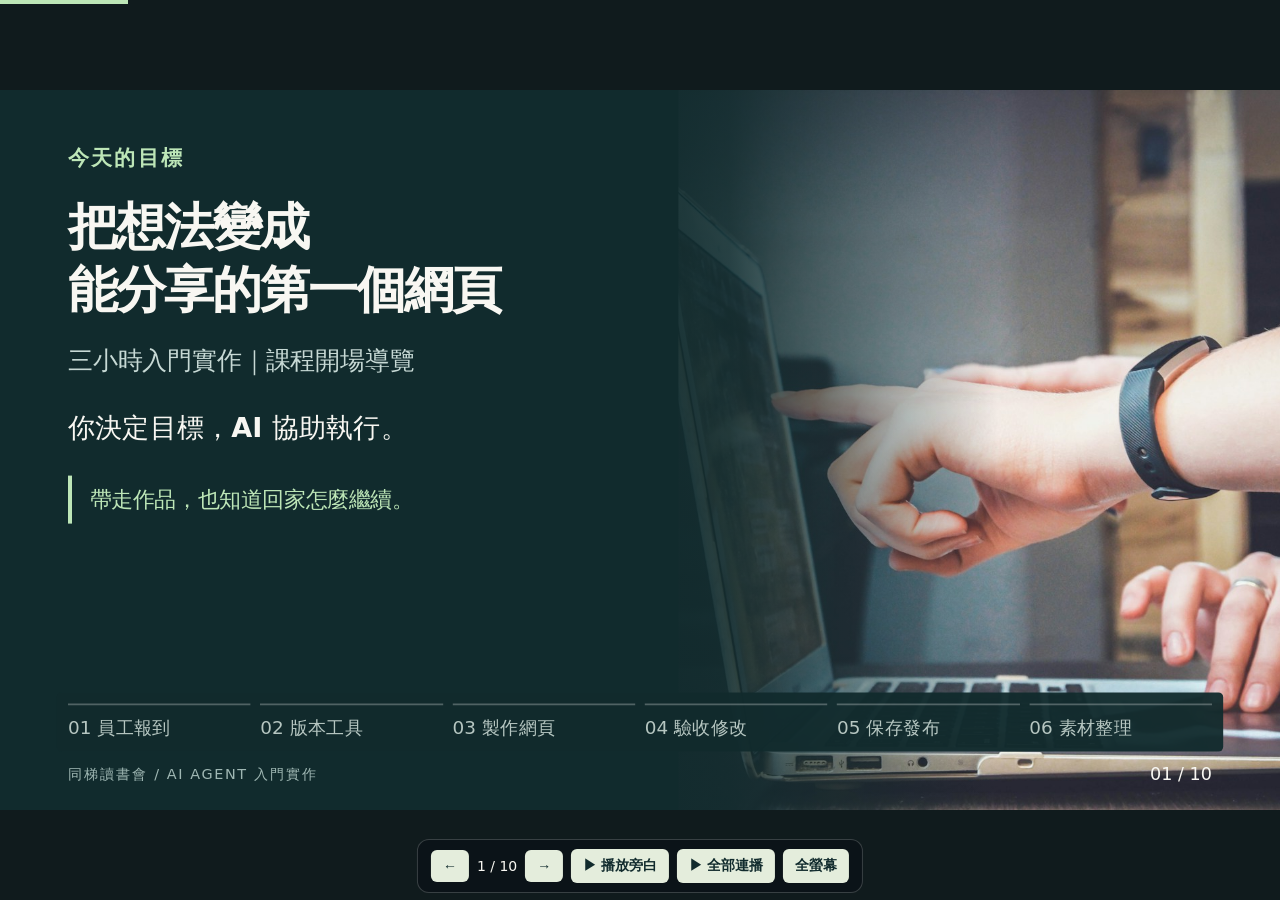
==== photo-slides/index.html @ 14c03b95 "Replace course video with narrated photographic course overview" ====
<!doctype html><html lang="zh-Hant"><meta charset="utf-8"><meta name="viewport" content="width=device-width,initial-scale=1"><title>今天的課程地圖｜AI Agent 入門實作</title><style>*{box-sizing:border-box}html,body{margin:0;width:100%;height:100%;overflow:hidden;background:#101b1d;color:#f8f7f2;font-family:system-ui,sans-serif}#stage{position:absolute;width:1600px;height:900px;transform-origin:top left}.scene{position:absolute;inset:0;visibility:hidden;pointer-events:none;background:#112b2d;overflow:hidden}.photo{position:absolute;right:0;top:0;width:47%;height:100%;object-fit:cover}.shade{position:absolute;inset:0;background:linear-gradient(90deg,#112b2d 0%,#112b2d 48%,#112b2de0 57%,#112b2d00 78%)}.content{position:relative;padding:68px 85px;width:1050px}.eyebrow{color:#bde6b7;font-size:26px;font-weight:700;letter-spacing:3px;margin-bottom:30px}h1{font-size:62px;line-height:1.25;letter-spacing:-2px;margin:0 0 30px;white-space:pre-line;font-weight:800;max-width:1000px}h2{font-size:31px;font-weight:500;color:#c7d9d5;margin:0 0 34px}.copy{font-size:34px;line-height:1.7;white-space:pre-line;font-weight:550;max-width:870px;margin:0}.deliver{margin-top:30px;border-left:5px solid #bde6b7;padding:10px 22px;font-size:27px;line-height:1.5;max-width:830px;color:#bde6b7}.route{position:absolute;bottom:87px;left:85px;right:85px;display:flex;gap:12px}.route{background:#112b2df2;padding:14px;margin:-14px;border-radius:6px}.station{flex:1;border-top:2px solid #ffffff44;padding-top:13px;color:#b6c6c1;font-size:23px}.station.active{border-color:#bde6b7;color:#bde6b7;font-weight:800}.footer{position:absolute;bottom:33px;left:85px;font-size:18px;color:#9fb7b3;letter-spacing:2px}.page{position:absolute;bottom:33px;right:85px;font-size:22px}.bar{position:fixed;bottom:7px;left:50%;transform:translateX(-50%);display:flex;gap:8px;align-items:center;background:#0b1418ee;padding:9px 13px;border:1px solid #ffffff30;border-radius:12px;z-index:20;white-space:nowrap;font-size:14px}.bar button{border:0;background:#e4eddc;color:#112b2d;border-radius:6px;padding:8px 12px;font-size:14px;font-weight:750;cursor:pointer}.progress{position:fixed;left:0;top:0;height:4px;background:#bde6b7;z-index:30}.source{color:inherit}</style><body><script type="application/hyperframes-slideshow+json">{"slides": [{"sceneId": "slide-1", "notes": "今天，我們要完成一個能分享的網頁。你不需要先會寫程式。這三個小時，我們會從準備工具開始，一起交代任務、製作作品、檢查修改，再把作品保存並發布。你負責決定目標和驗收，A、I 協助動手執行。"}, {"sceneId": "slide-2", "notes": "今天分成六站。第一站，安裝 Agent，選好工作資料夾，四十分鐘。第二站，準備 Git 與 GitHub 工具，三十分鐘。第三站，交代任務、做網頁，五十分鐘。第四站，驗收修改，三十分鐘。第五站，保存發布，二十分鐘。最後十分鐘，整理 Google Drive 素材。時間是建議安排，會依現場進度調整。"}, {"sceneId": "slide-3", "notes": "第一站，讓你的 A、I 員工報到。Claude Code、Codex 或 Antigravity，第一堂先選一套。我們完成安裝、登入，並進入能操作本機檔案的工作介面。只有打開聊天視窗還不算完成；要能讓 Agent 讀出練習資料夾裡的檔案。"}, {"sceneId": "slide-4", "notes": "這一步最重要：先給 Agent 一張專屬辦公桌。在電腦建立 A、I 練習資料夾，裡面再建立我的旅遊網頁。把文字和照片放進作品資料夾，並在 Agent 選擇這一層。先確認目前位置，再開始任務。不要直接把整個桌面或整個雲端硬碟當成專案。"}, {"sceneId": "slide-5", "notes": "第二站，先準備版本工具。Git 在電腦上記錄檔案版本，GitHub 在雲端保存專案，GitHub CLI 則協助操作。請已安裝的 Agent 檢查工具，缺少才安裝，登入授權由本人完成。這一站先準備好，等作品驗收後再保存發布。"}, {"sceneId": "slide-6", "notes": "第三站，開始做作品。可以選旅遊行程、診所介紹，或同學會活動。告訴 Agent，你要給誰看、希望完成什麼，提供文字和照片，說明喜歡的風格，以及要存在哪裡。再請它完成網頁並提供預覽。這一站的成果，是能在瀏覽器打開自己的作品。"}, {"sceneId": "slide-7", "notes": "第四站，驗收修改。A、I 說完成了，我們還是要親自打開看。先檢查文字、日期和地點，再點圖片、按鈕和連結，最後看看手機畫面。發現問題時，告訴它在哪裡、原本預期什麼、實際看到什麼。附上截圖，完成至少一輪修改。"}, {"sceneId": "slide-8", "notes": "第五站，保存並發布。把驗收過的作品存進 GitHub，留下第一個版本。如果要分享靜態網頁，再透過 GitHub Pages 發布。等待部署完成後，要實際開啟網址確認。上傳前，也請檢查是否含有帳密或不適合公開的個人資料。"}, {"sceneId": "slide-9", "notes": "第六站，整理雲端素材。安裝 Google Drive 電腦版，登入並建立課程素材資料夾。認識同步方式，確認需要的文字和照片已經能在本機讀取，再交給 Agent。GitHub 保存作品版本，Drive 整理素材，兩者各有用途。"}, {"sceneId": "slide-10", "notes": "今天的重點，不是一次學會所有工具，而是走完一個完整流程。開工具，選對資料夾，說清楚任務。打開成果，檢查修改，再保存分享。現在，請打開你的 Agent，確認工作資料夾。我們一起開始第一份任務。"}], "slideSequences": []}</script><main id="stage"><section class="scene" id="slide-1" data-composition-id="slide-1" data-start="0" data-duration="10" data-width="1600" data-height="900"><img class="photo" src="[data-uri]" alt="筆電與協作學習情境照片"><div class="shade"></div><div class="content"><div class="eyebrow anim">今天的目標</div><h1 class="anim">把想法變成
能分享的第一個網頁</h1><h2 class="anim">三小時入門實作｜課程開場導覽</h2><p class="copy anim">你決定目標，AI 協助執行。</p><div class="deliver anim">帶走作品，也知道回家怎麼繼續。</div></div><div class="route"><div class="station ">01 員工報到</div><div class="station ">02 版本工具</div><div class="station ">03 製作網頁</div><div class="station ">04 驗收修改</div><div class="station ">05 保存發布</div><div class="station ">06 素材整理</div></div><div class="footer">同梯讀書會 / AI AGENT 入門實作</div><div class="page">01 / 10</div></section><section class="scene" id="slide-2" data-composition-id="slide-2" data-start="10" data-duration="10" data-width="1600" data-height="900"><img class="photo" src="[data-uri]" alt="筆電與協作學習情境照片"><div class="shade"></div><div class="content"><div class="eyebrow anim">今天怎麼上</div><h1 class="anim">六站，完成第一份任務。</h1><h2 class="anim">先看全貌，再一步一步實作</h2><p class="copy anim">01 報到 40分　→　02 工具 30分
03 製作 50分　→　04 驗收 30分
05 發布 20分　→　06 整理 10分</p><div class="deliver anim">共 180 分鐘｜依現場進度調整</div></div><div class="route"><div class="station ">01 員工報到</div><div class="station ">02 版本工具</div><div class="station ">03 製作網頁</div><div class="station ">04 驗收修改</div><div class="station ">05 保存發布</div><div class="station ">06 素材整理</div></div><div class="footer">同梯讀書會 / AI AGENT 入門實作</div><div class="page">02 / 10</div></section><section class="scene" id="slide-3" data-composition-id="slide-3" data-start="20" data-duration="10" data-width="1600" data-height="900"><img class="photo" src="[data-uri]" alt="筆電與協作學習情境照片"><div class="shade"></div><div class="content"><div class="eyebrow anim">01 / 40 分鐘</div><h1 class="anim">先讓 AI 員工報到。</h1><h2 class="anim">安裝一套 Agent，登入並開啟專案</h2><p class="copy anim">Claude Code ／ Codex ／ Antigravity
第一堂先選一套，跟著完成設定。</p><div class="deliver anim">完成標準：能讀出練習資料夾裡的檔案。</div></div><div class="route"><div class="station active">01 員工報到</div><div class="station ">02 版本工具</div><div class="station ">03 製作網頁</div><div class="station ">04 驗收修改</div><div class="station ">05 保存發布</div><div class="station ">06 素材整理</div></div><div class="footer">同梯讀書會 / AI AGENT 入門實作</div><div class="page">03 / 10</div></section><section class="scene" id="slide-4" data-composition-id="slide-4" data-start="30" data-duration="10" data-width="1600" data-height="900"><img class="photo" src="[data-uri]" alt="筆電與協作學習情境照片"><div class="shade"></div><div class="content"><div class="eyebrow anim">01 / 最重要的起點</div><h1 class="anim">先選對資料夾，才交代任務。</h1><h2 class="anim">一個作品，使用一個專案資料夾</h2><p class="copy anim">AI練習 ／ 我的旅遊網頁
放入文字與照片 → 在 Agent 開啟這一層</p><div class="deliver anim">完成標準：說得出材料在哪裡、作品存哪裡。</div></div><div class="route"><div class="station active">01 員工報到</div><div class="station ">02 版本工具</div><div class="station ">03 製作網頁</div><div class="station ">04 驗收修改</div><div class="station ">05 保存發布</div><div class="station ">06 素材整理</div></div><div class="footer">同梯讀書會 / AI AGENT 入門實作</div><div class="page">04 / 10</div></section><section class="scene" id="slide-5" data-composition-id="slide-5" data-start="40" data-duration="10" data-width="1600" data-height="900"><img class="photo" src="[data-uri]" alt="筆電與協作學習情境照片"><div class="shade"></div><div class="content"><div class="eyebrow anim">02 / 30 分鐘</div><h1 class="anim">先準備版本工具。</h1><h2 class="anim">安裝 Git、GitHub CLI，完成登入</h2><p class="copy anim">Git：本機版本紀錄
GitHub：雲端專案保存
GitHub CLI：協助操作 GitHub</p><div class="deliver anim">完成標準：工具可用、本人完成 GitHub 登入。</div></div><div class="route"><div class="station ">01 員工報到</div><div class="station active">02 版本工具</div><div class="station ">03 製作網頁</div><div class="station ">04 驗收修改</div><div class="station ">05 保存發布</div><div class="station ">06 素材整理</div></div><div class="footer">同梯讀書會 / AI AGENT 入門實作</div><div class="page">05 / 10</div></section><section class="scene" id="slide-6" data-composition-id="slide-6" data-start="50" data-duration="10" data-width="1600" data-height="900"><img class="photo" src="[data-uri]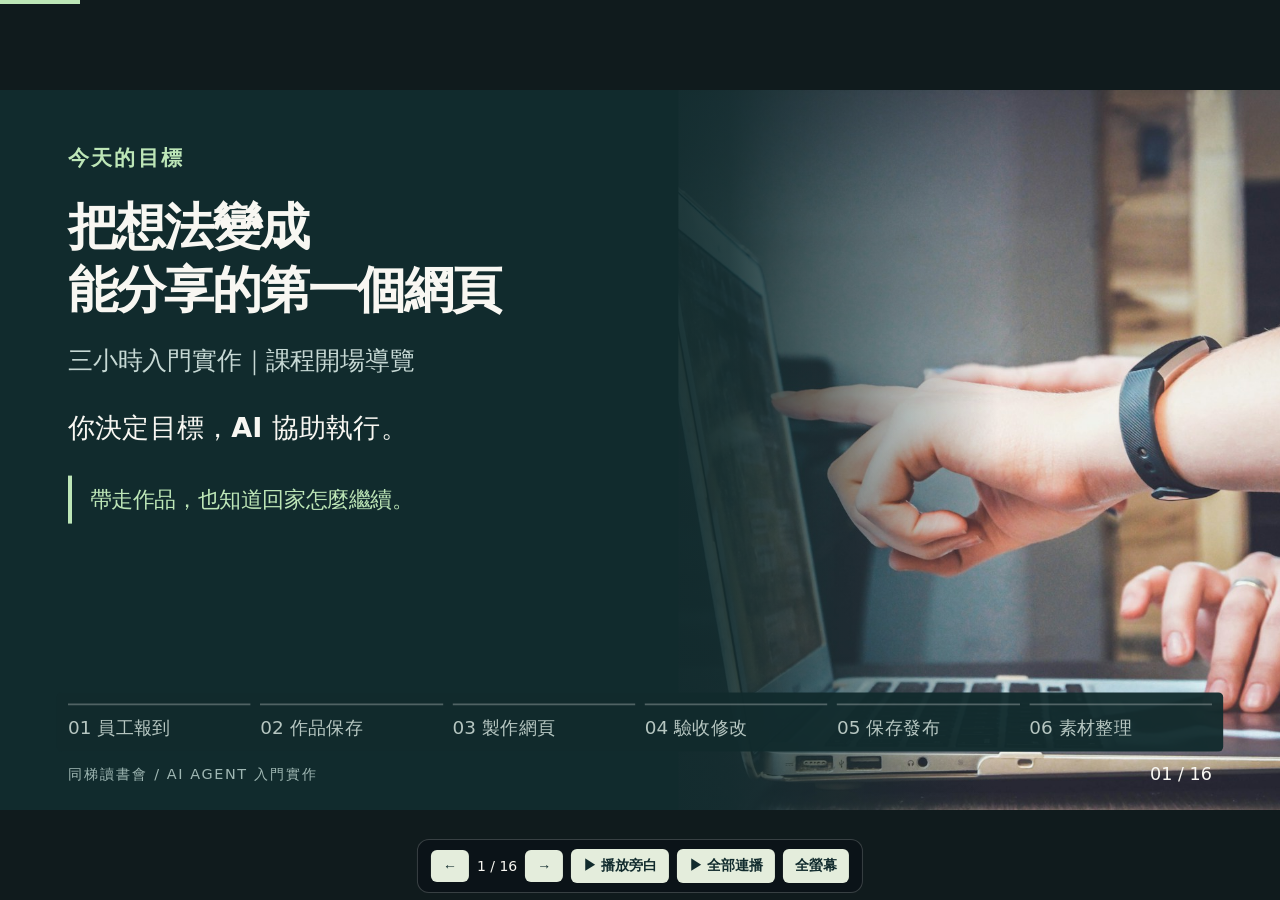
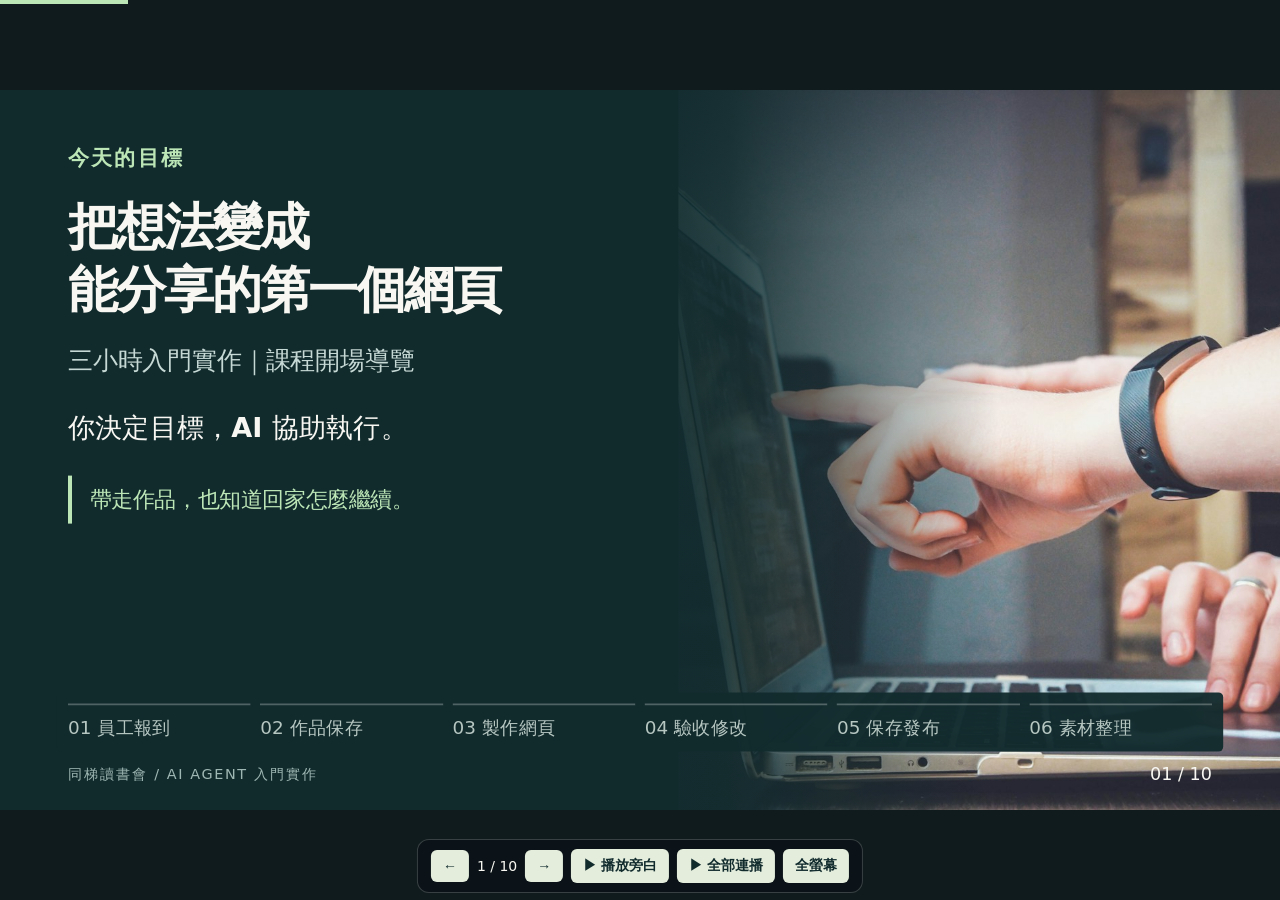
